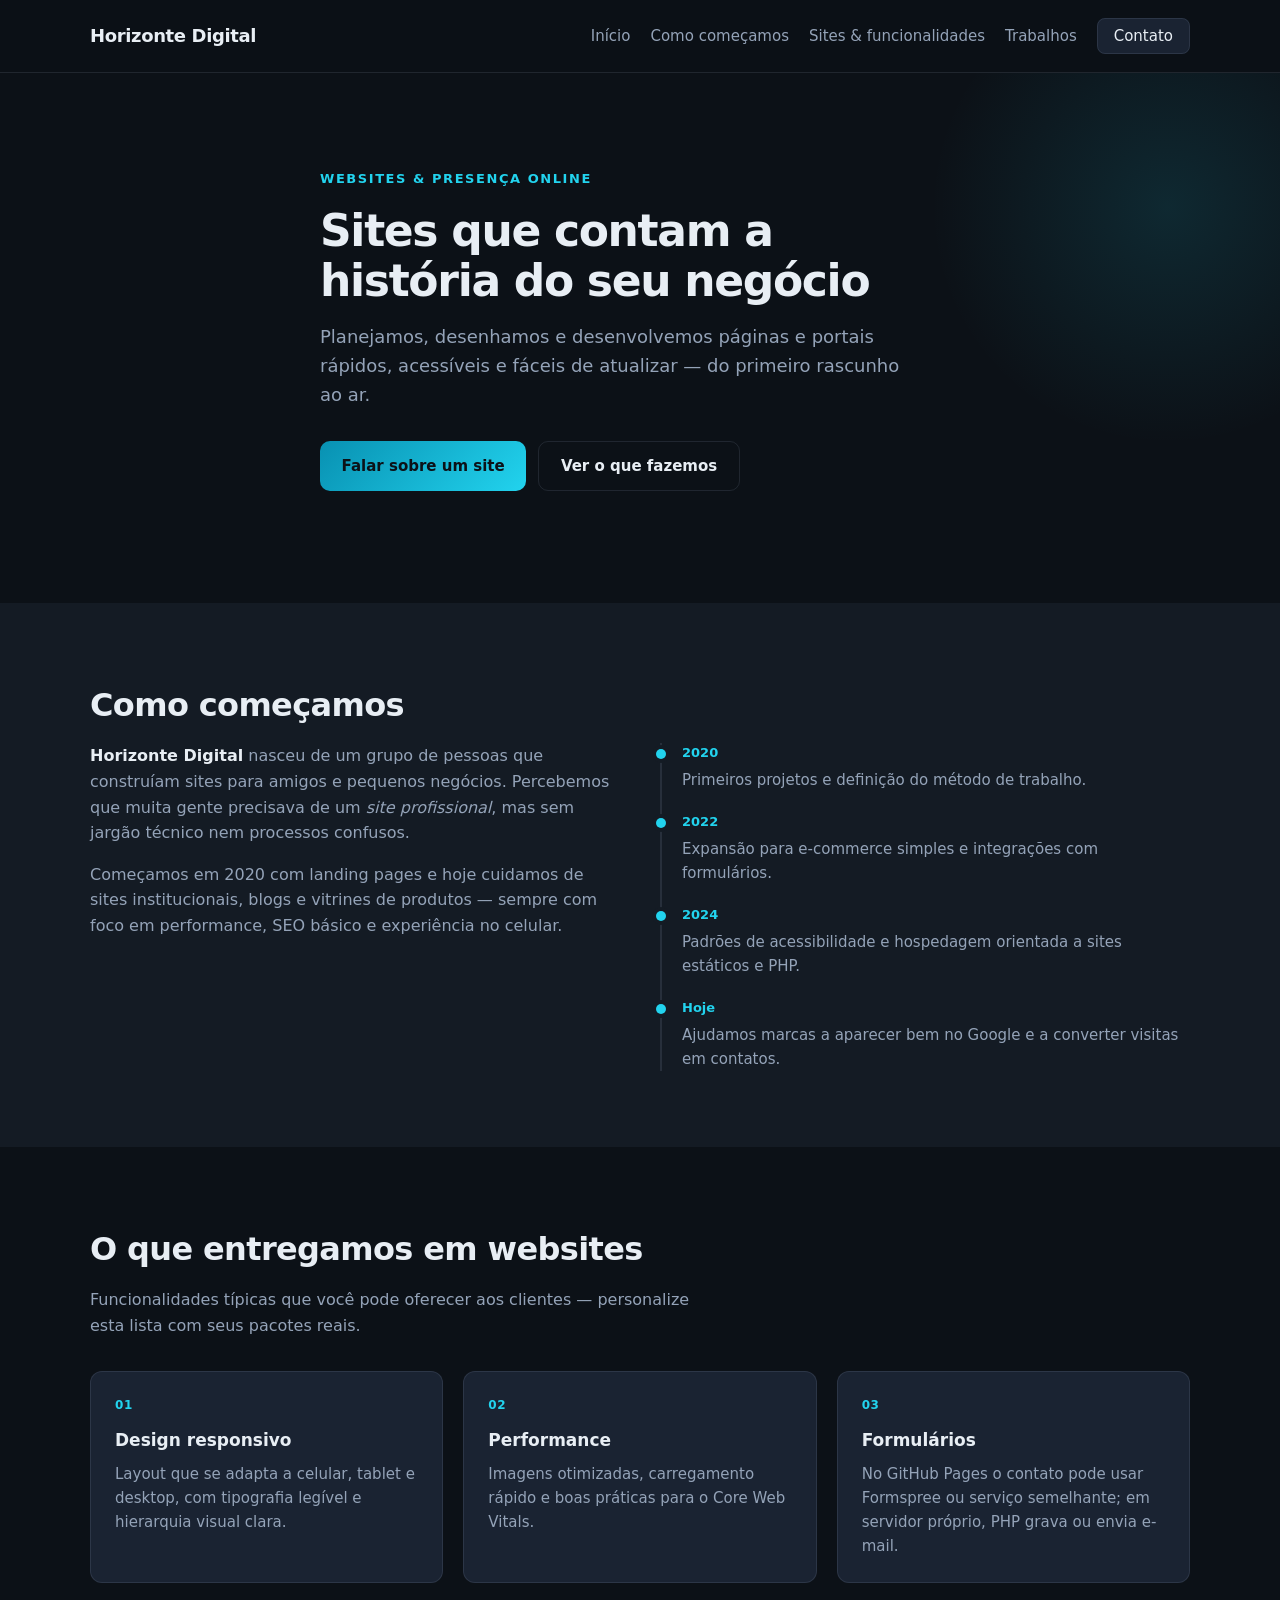
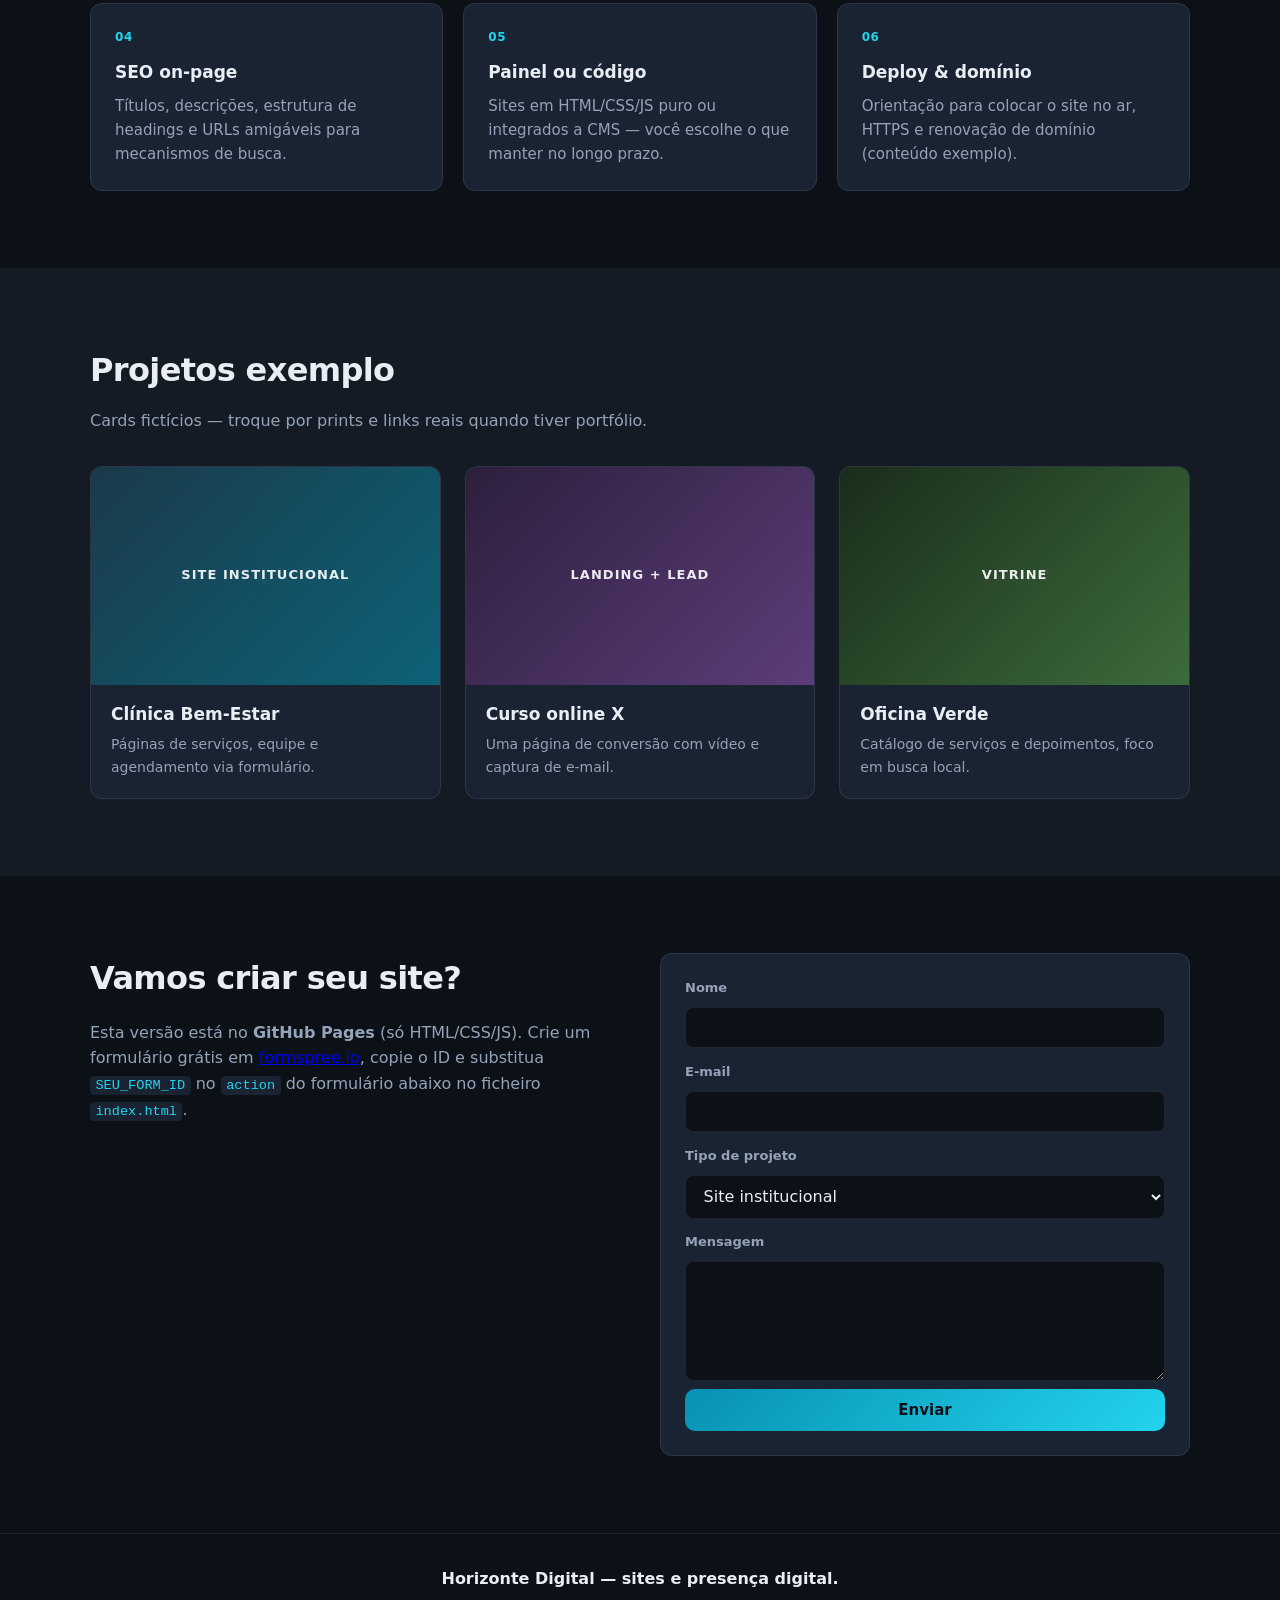
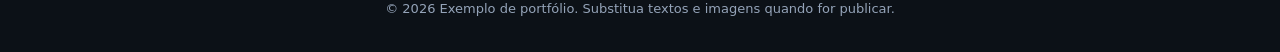
==== index.html @ 29962197 "teste portfolio" ====
<!DOCTYPE html>
<html lang="pt-BR">
<head>
    <meta charset="UTF-8">
    <meta name="viewport" content="width=device-width, initial-scale=1.0">
    <meta name="description" content="Agência focada em websites: como começamos, o que entregamos e projetos exemplo.">
    <title>Horizonte Digital — Sites e experiências web</title>
    <link rel="stylesheet" href="assets/css/style.css">
</head>
<body>
    <!-- GitHub Pages: não executa PHP. Esta página é a versão estática. Use index.php no servidor com PHP. -->
    <a class="skip-link" href="#conteudo">Ir para o conteúdo</a>
    <header class="site-header" id="topo">
        <div class="container header-inner">
            <a class="logo" href="index.html">Horizonte Digital</a>
            <button type="button" class="nav-toggle" aria-expanded="false" aria-controls="menu-principal" aria-label="Abrir menu">
                <span class="nav-toggle-bar"></span>
                <span class="nav-toggle-bar"></span>
                <span class="nav-toggle-bar"></span>
            </button>
            <nav class="site-nav" id="menu-principal" aria-label="Principal">
                <ul class="nav-list">
                    <li><a href="#inicio">Início</a></li>
                    <li><a href="#historia">Como começamos</a></li>
                    <li><a href="#servicos">Sites &amp; funcionalidades</a></li>
                    <li><a href="#portfolio">Trabalhos</a></li>
                    <li><a href="#contato" class="nav-cta">Contato</a></li>
                </ul>
            </nav>
        </div>
    </header>
    <main id="conteudo">

        <section class="hero" id="inicio">
            <div class="container hero-inner">
                <p class="eyebrow">Websites &amp; presença online</p>
                <h1>Sites que contam a história do seu negócio</h1>
                <p class="hero-lead">Planejamos, desenhamos e desenvolvemos páginas e portais rápidos, acessíveis e fáceis de atualizar — do primeiro rascunho ao ar.</p>
                <div class="hero-actions">
                    <a href="#contato" class="btn btn-primary">Falar sobre um site</a>
                    <a href="#servicos" class="btn btn-ghost">Ver o que fazemos</a>
                </div>
            </div>
            <div class="hero-decoration" aria-hidden="true"></div>
        </section>

        <section class="section section-alt" id="historia">
            <div class="container">
                <h2 class="section-title">Como começamos</h2>
                <div class="two-col">
                    <div class="prose">
                        <p><strong>Horizonte Digital</strong> nasceu de um grupo de pessoas que construíam sites para amigos e pequenos negócios. Percebemos que muita gente precisava de um <em>site profissional</em>, mas sem jargão técnico nem processos confusos.</p>
                        <p>Começamos em 2020 com landing pages e hoje cuidamos de sites institucionais, blogs e vitrines de produtos — sempre com foco em performance, SEO básico e experiência no celular.</p>
                    </div>
                    <ul class="timeline">
                        <li><span class="timeline-year">2020</span> Primeiros projetos e definição do método de trabalho.</li>
                        <li><span class="timeline-year">2022</span> Expansão para e-commerce simples e integrações com formulários.</li>
                        <li><span class="timeline-year">2024</span> Padrões de acessibilidade e hospedagem orientada a sites estáticos e PHP.</li>
                        <li><span class="timeline-year">Hoje</span> Ajudamos marcas a aparecer bem no Google e a converter visitas em contatos.</li>
                    </ul>
                </div>
            </div>
        </section>

        <section class="section" id="servicos">
            <div class="container">
                <h2 class="section-title">O que entregamos em websites</h2>
                <p class="section-intro">Funcionalidades típicas que você pode oferecer aos clientes — personalize esta lista com seus pacotes reais.</p>
                <div class="cards">
                    <article class="card">
                        <div class="card-icon" aria-hidden="true">01</div>
                        <h3>Design responsivo</h3>
                        <p>Layout que se adapta a celular, tablet e desktop, com tipografia legível e hierarquia visual clara.</p>
                    </article>
                    <article class="card">
                        <div class="card-icon" aria-hidden="true">02</div>
                        <h3>Performance</h3>
                        <p>Imagens otimizadas, carregamento rápido e boas práticas para o Core Web Vitals.</p>
                    </article>
                    <article class="card">
                        <div class="card-icon" aria-hidden="true">03</div>
                        <h3>Formulários</h3>
                        <p>No GitHub Pages o contato pode usar Formspree ou serviço semelhante; em servidor próprio, PHP grava ou envia e-mail.</p>
                    </article>
                    <article class="card">
                        <div class="card-icon" aria-hidden="true">04</div>
                        <h3>SEO on-page</h3>
                        <p>Títulos, descrições, estrutura de headings e URLs amigáveis para mecanismos de busca.</p>
                    </article>
                    <article class="card">
                        <div class="card-icon" aria-hidden="true">05</div>
                        <h3>Painel ou código</h3>
                        <p>Sites em HTML/CSS/JS puro ou integrados a CMS — você escolhe o que manter no longo prazo.</p>
                    </article>
                    <article class="card">
                        <div class="card-icon" aria-hidden="true">06</div>
                        <h3>Deploy &amp; domínio</h3>
                        <p>Orientação para colocar o site no ar, HTTPS e renovação de domínio (conteúdo exemplo).</p>
                    </article>
                </div>
            </div>
        </section>

        <section class="section section-alt" id="portfolio">
            <div class="container">
                <h2 class="section-title">Projetos exemplo</h2>
                <p class="section-intro">Cards fictícios — troque por prints e links reais quando tiver portfólio.</p>
                <div class="portfolio-grid">
                    <article class="portfolio-item">
                        <div class="portfolio-thumb" style="--thumb: linear-gradient(135deg, #1a3a4a 0%, #0d6278 100%);">
                            <span>Site institucional</span>
                        </div>
                        <h3>Clínica Bem-Estar</h3>
                        <p>Páginas de serviços, equipe e agendamento via formulário.</p>
                    </article>
                    <article class="portfolio-item">
                        <div class="portfolio-thumb" style="--thumb: linear-gradient(135deg, #2d1f3d 0%, #5c3d7a 100%);">
                            <span>Landing + lead</span>
                        </div>
                        <h3>Curso online X</h3>
                        <p>Uma página de conversão com vídeo e captura de e-mail.</p>
                    </article>
                    <article class="portfolio-item">
                        <div class="portfolio-thumb" style="--thumb: linear-gradient(135deg, #1a2d1a 0%, #3d6b3d 100%);">
                            <span>Vitrine</span>
                        </div>
                        <h3>Oficina Verde</h3>
                        <p>Catálogo de serviços e depoimentos, foco em busca local.</p>
                    </article>
                </div>
            </div>
        </section>

        <section class="section" id="contato">
            <div class="container contact-layout">
                <div class="contact-copy">
                    <h2 class="section-title">Vamos criar seu site?</h2>
                    <p>Esta versão está no <strong>GitHub Pages</strong> (só HTML/CSS/JS). Crie um formulário grátis em <a href="https://formspree.io" rel="noopener noreferrer" target="_blank">formspree.io</a>, copie o ID e substitua <code>SEU_FORM_ID</code> no <code>action</code> do formulário abaixo no ficheiro <code>index.html</code>.</p>
                    <p id="form-thanks" class="alert alert-success" hidden role="status">Mensagem enviada. Obrigado pelo contato.</p>
                </div>
                <form class="contact-form" method="post" action="https://formspree.io/f/SEU_FORM_ID">
                    <input type="hidden" name="_subject" value="Contato — Horizonte Digital (GitHub Pages)">
                    <input type="hidden" name="_next" value="">
                    <label for="nome-gh">Nome</label>
                    <input type="text" id="nome-gh" name="nome" required maxlength="120" autocomplete="name">

                    <label for="email-gh">E-mail</label>
                    <input type="email" id="email-gh" name="email" required maxlength="254" autocomplete="email">

                    <label for="tipo-gh">Tipo de projeto</label>
                    <select id="tipo-gh" name="tipo">
                        <option value="institucional">Site institucional</option>
                        <option value="landing">Landing page</option>
                        <option value="blog">Blog / conteúdo</option>
                        <option value="outro">Outro</option>
                    </select>

                    <label for="mensagem-gh">Mensagem</label>
                    <textarea id="mensagem-gh" name="mensagem" rows="5" required maxlength="4000"></textarea>

                    <button type="submit" class="btn btn-primary btn-block">Enviar</button>
                </form>
            </div>
        </section>

    </main>
    <footer class="site-footer">
        <div class="container footer-inner">
            <p class="footer-brand">Horizonte Digital — sites e presença digital.</p>
            <p class="footer-copy">&copy; 2026 Exemplo de portfólio. Substitua textos e imagens quando for publicar.</p>
        </div>
    </footer>
    <script>
        (function () {
            var next = document.querySelector('input[name="_next"]');
            if (!next) return;
            var u = new URL(window.location.href);
            var path = u.pathname;
            if (path.endsWith('/')) path += 'index.html';
            else if (!/\.html$/i.test(path)) path += '/index.html';
            next.value = u.origin + path + '?enviado=1#contato';
        })();
    </script>
    <script src="assets/js/main.js"></script>
</body>
</html>
---- assets/css/style.css ----
/* Horizonte Digital — exemplo de portfólio */
:root {
    --bg: #0c1117;
    --bg-elevated: #141b24;
    --surface: #1a2332;
    --text: #e8eef4;
    --text-muted: #94a3b8;
    --accent: #22d3ee;
    --accent-dim: #0891b2;
    --border: rgba(148, 163, 184, 0.15);
    --radius: 12px;
    --font-sans: "Segoe UI", system-ui, -apple-system, sans-serif;
    --header-h: 72px;
    --max-w: 1100px;
}

*,
*::before,
*::after {
    box-sizing: border-box;
}

html {
    scroll-behavior: smooth;
}

body {
    margin: 0;
    font-family: var(--font-sans);
    font-size: 1rem;
    line-height: 1.6;
    color: var(--text);
    background: var(--bg);
}

.skip-link {
    position: absolute;
    top: -100px;
    left: 16px;
    padding: 8px 16px;
    background: var(--accent);
    color: var(--bg);
    font-weight: 600;
    z-index: 1000;
    border-radius: 6px;
}

.skip-link:focus {
    top: 16px;
}

.container {
    width: min(100% - 32px, var(--max-w));
    margin-inline: auto;
}

/* Header */
.site-header {
    position: sticky;
    top: 0;
    z-index: 100;
    background: rgba(12, 17, 23, 0.85);
    backdrop-filter: blur(10px);
    border-bottom: 1px solid var(--border);
}

.header-inner {
    display: flex;
    align-items: center;
    justify-content: space-between;
    min-height: var(--header-h);
    gap: 1rem;
}

.logo {
    font-weight: 700;
    font-size: 1.125rem;
    color: var(--text);
    text-decoration: none;
    letter-spacing: -0.02em;
}

.logo:hover {
    color: var(--accent);
}

.nav-toggle {
    display: none;
    flex-direction: column;
    gap: 6px;
    padding: 10px;
    background: transparent;
    border: 1px solid var(--border);
    border-radius: 8px;
    cursor: pointer;
}

.nav-toggle-bar {
    width: 22px;
    height: 2px;
    background: var(--text);
    border-radius: 1px;
}

.site-nav .nav-list {
    display: flex;
    flex-wrap: wrap;
    align-items: center;
    gap: 0.25rem 1.25rem;
    list-style: none;
    margin: 0;
    padding: 0;
}

.site-nav a {
    color: var(--text-muted);
    text-decoration: none;
    font-size: 0.9375rem;
    font-weight: 500;
}

.site-nav a:hover,
.site-nav a:focus-visible {
    color: var(--accent);
}

.nav-cta {
    padding: 0.5rem 1rem;
    background: var(--surface);
    border-radius: 8px;
    color: var(--text) !important;
    border: 1px solid var(--border);
}

.nav-cta:hover {
    border-color: var(--accent-dim);
    color: var(--accent) !important;
}

@media (max-width: 768px) {
    .nav-toggle {
        display: flex;
    }

    .site-nav {
        position: absolute;
        top: 100%;
        left: 0;
        right: 0;
        background: var(--bg-elevated);
        border-bottom: 1px solid var(--border);
        padding: 1rem;
        max-height: 0;
        overflow: hidden;
        opacity: 0;
        visibility: hidden;
        transition: max-height 0.35s ease, opacity 0.25s ease, visibility 0.25s;
    }

    .site-nav.is-open {
        max-height: 320px;
        opacity: 1;
        visibility: visible;
    }

    .site-nav .nav-list {
        flex-direction: column;
        align-items: stretch;
    }

    .site-nav .nav-list a {
        display: block;
        padding: 0.6rem 0;
    }
}

/* Hero */
.hero {
    position: relative;
    padding: clamp(3rem, 8vw, 6rem) 0 clamp(4rem, 10vw, 7rem);
    overflow: hidden;
}

.hero-inner {
    position: relative;
    z-index: 1;
    max-width: 640px;
}

.hero-decoration {
    position: absolute;
    top: -20%;
    right: -10%;
    width: min(55vw, 480px);
    height: min(55vw, 480px);
    background: radial-gradient(circle, rgba(34, 211, 238, 0.12) 0%, transparent 70%);
    pointer-events: none;
}

.eyebrow {
    font-size: 0.8125rem;
    font-weight: 600;
    text-transform: uppercase;
    letter-spacing: 0.12em;
    color: var(--accent);
    margin: 0 0 1rem;
}

.hero h1 {
    font-size: clamp(2rem, 4.5vw, 2.75rem);
    line-height: 1.15;
    font-weight: 700;
    letter-spacing: -0.03em;
    margin: 0 0 1rem;
}

.hero-lead {
    font-size: 1.125rem;
    color: var(--text-muted);
    margin: 0 0 2rem;
    max-width: 52ch;
}

.hero-actions {
    display: flex;
    flex-wrap: wrap;
    gap: 0.75rem;
}

.btn {
    display: inline-flex;
    align-items: center;
    justify-content: center;
    padding: 0.75rem 1.35rem;
    font-size: 0.9375rem;
    font-weight: 600;
    border-radius: 10px;
    text-decoration: none;
    cursor: pointer;
    border: none;
    font-family: inherit;
    transition: background 0.2s, color 0.2s, border-color 0.2s, transform 0.15s;
}

.btn:active {
    transform: scale(0.98);
}

.btn-primary {
    background: linear-gradient(135deg, var(--accent-dim), var(--accent));
    color: var(--bg);
}

.btn-primary:hover {
    filter: brightness(1.08);
}

.btn-ghost {
    background: transparent;
    color: var(--text);
    border: 1px solid var(--border);
}

.btn-ghost:hover {
    border-color: var(--accent);
    color: var(--accent);
}

.btn-block {
    width: 100%;
}

/* Sections */
.section {
    padding: clamp(3rem, 6vw, 5rem) 0;
}

.section-alt {
    background: var(--bg-elevated);
}

.section-title {
    font-size: clamp(1.5rem, 3vw, 2rem);
    margin: 0 0 0.75rem;
    letter-spacing: -0.02em;
}

.section-intro {
    color: var(--text-muted);
    margin: 0 0 2rem;
    max-width: 60ch;
}

.two-col {
    display: grid;
    gap: 2.5rem;
    align-items: start;
}

@media (min-width: 768px) {
    .two-col {
        grid-template-columns: 1fr 1fr;
    }
}

.prose p {
    margin: 0 0 1rem;
    color: var(--text-muted);
}

.prose p:last-child {
    margin-bottom: 0;
}

.prose strong {
    color: var(--text);
}

.timeline {
    list-style: none;
    margin: 0;
    padding: 0;
    border-left: 2px solid var(--border);
}

.timeline li {
    position: relative;
    padding: 0 0 1.25rem 1.25rem;
    color: var(--text-muted);
    font-size: 0.9375rem;
}

.timeline li::before {
    content: "";
    position: absolute;
    left: -6px;
    top: 6px;
    width: 10px;
    height: 10px;
    border-radius: 50%;
    background: var(--accent);
    box-shadow: 0 0 0 4px var(--bg-elevated);
}

.timeline li:last-child {
    padding-bottom: 0;
}

.timeline-year {
    display: block;
    font-weight: 700;
    color: var(--accent);
    font-size: 0.8125rem;
    margin-bottom: 0.25rem;
}

/* Cards */
.cards {
    display: grid;
    gap: 1.25rem;
    grid-template-columns: repeat(auto-fill, minmax(280px, 1fr));
}

.card {
    background: var(--surface);
    border: 1px solid var(--border);
    border-radius: var(--radius);
    padding: 1.5rem;
    transition: border-color 0.2s, box-shadow 0.2s;
}

.card:hover {
    border-color: rgba(34, 211, 238, 0.35);
    box-shadow: 0 12px 40px rgba(0, 0, 0, 0.25);
}

.card-icon {
    font-size: 0.75rem;
    font-weight: 800;
    color: var(--accent);
    margin-bottom: 0.75rem;
    letter-spacing: 0.05em;
}

.card h3 {
    margin: 0 0 0.5rem;
    font-size: 1.0625rem;
}

.card p {
    margin: 0;
    font-size: 0.9375rem;
    color: var(--text-muted);
}

/* Portfolio */
.portfolio-grid {
    display: grid;
    gap: 1.5rem;
    grid-template-columns: repeat(auto-fill, minmax(260px, 1fr));
}

.portfolio-item {
    background: var(--surface);
    border: 1px solid var(--border);
    border-radius: var(--radius);
    overflow: hidden;
}

.portfolio-thumb {
    aspect-ratio: 16 / 10;
    background: var(--thumb);
    display: flex;
    align-items: center;
    justify-content: center;
}

.portfolio-thumb span {
    font-size: 0.8125rem;
    font-weight: 600;
    text-transform: uppercase;
    letter-spacing: 0.08em;
    color: rgba(255, 255, 255, 0.9);
}

.portfolio-item h3 {
    margin: 1rem 1.25rem 0.35rem;
    font-size: 1.0625rem;
}

.portfolio-item p {
    margin: 0 1.25rem 1.25rem;
    font-size: 0.875rem;
    color: var(--text-muted);
}

/* Contact */
.contact-layout {
    display: grid;
    gap: 2.5rem;
    align-items: start;
}

@media (min-width: 768px) {
    .contact-layout {
        grid-template-columns: 1fr 1fr;
    }
}

.contact-copy p {
    color: var(--text-muted);
}

.contact-copy code {
    font-size: 0.85em;
    background: var(--surface);
    padding: 0.15em 0.4em;
    border-radius: 4px;
    color: var(--accent);
}

.alert {
    padding: 0.75rem 1rem;
    border-radius: 8px;
    margin-top: 1rem;
}

.alert-success {
    background: rgba(34, 197, 94, 0.15);
    color: #86efac;
    border: 1px solid rgba(34, 197, 94, 0.35);
}

.alert-error {
    background: rgba(239, 68, 68, 0.12);
    color: #fca5a5;
    border: 1px solid rgba(239, 68, 68, 0.35);
}

.contact-form {
    display: flex;
    flex-direction: column;
    gap: 0.5rem;
    background: var(--surface);
    border: 1px solid var(--border);
    border-radius: var(--radius);
    padding: 1.5rem;
}

.contact-form label {
    font-size: 0.8125rem;
    font-weight: 600;
    color: var(--text-muted);
    margin-top: 0.35rem;
}

.contact-form label:first-of-type {
    margin-top: 0;
}

.contact-form input,
.contact-form select,
.contact-form textarea {
    width: 100%;
    padding: 0.65rem 0.85rem;
    border-radius: 8px;
    border: 1px solid var(--border);
    background: var(--bg);
    color: var(--text);
    font-family: inherit;
    font-size: 1rem;
}

.contact-form input:focus-visible,
.contact-form select:focus-visible,
.contact-form textarea:focus-visible {
    outline: 2px solid var(--accent);
    outline-offset: 2px;
}

.contact-form textarea {
    resize: vertical;
    min-height: 120px;
}

/* Footer */
.site-footer {
    border-top: 1px solid var(--border);
    padding: 2rem 0;
    background: var(--bg);
}

.footer-inner {
    text-align: center;
}

.footer-brand {
    margin: 0 0 0.5rem;
    font-weight: 600;
}

.footer-copy {
    margin: 0;
    font-size: 0.8125rem;
    color: var(--text-muted);
}
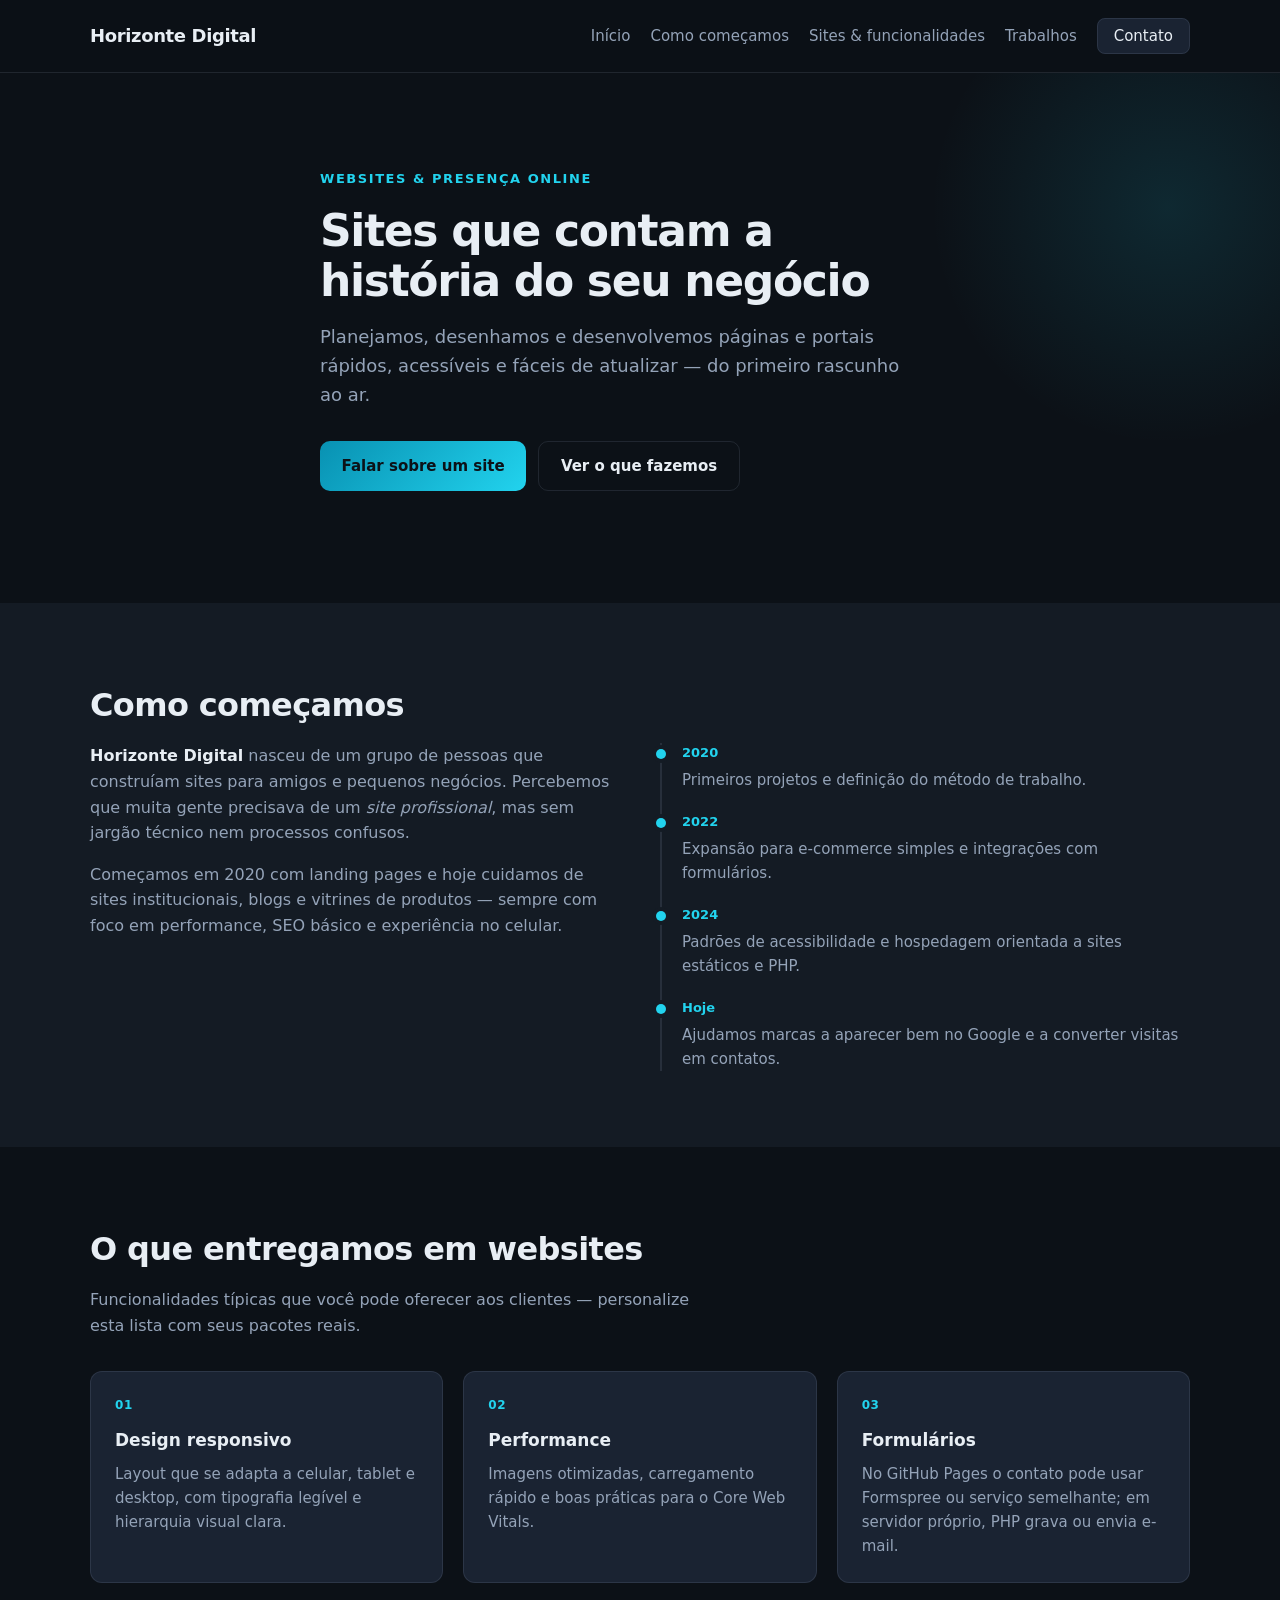
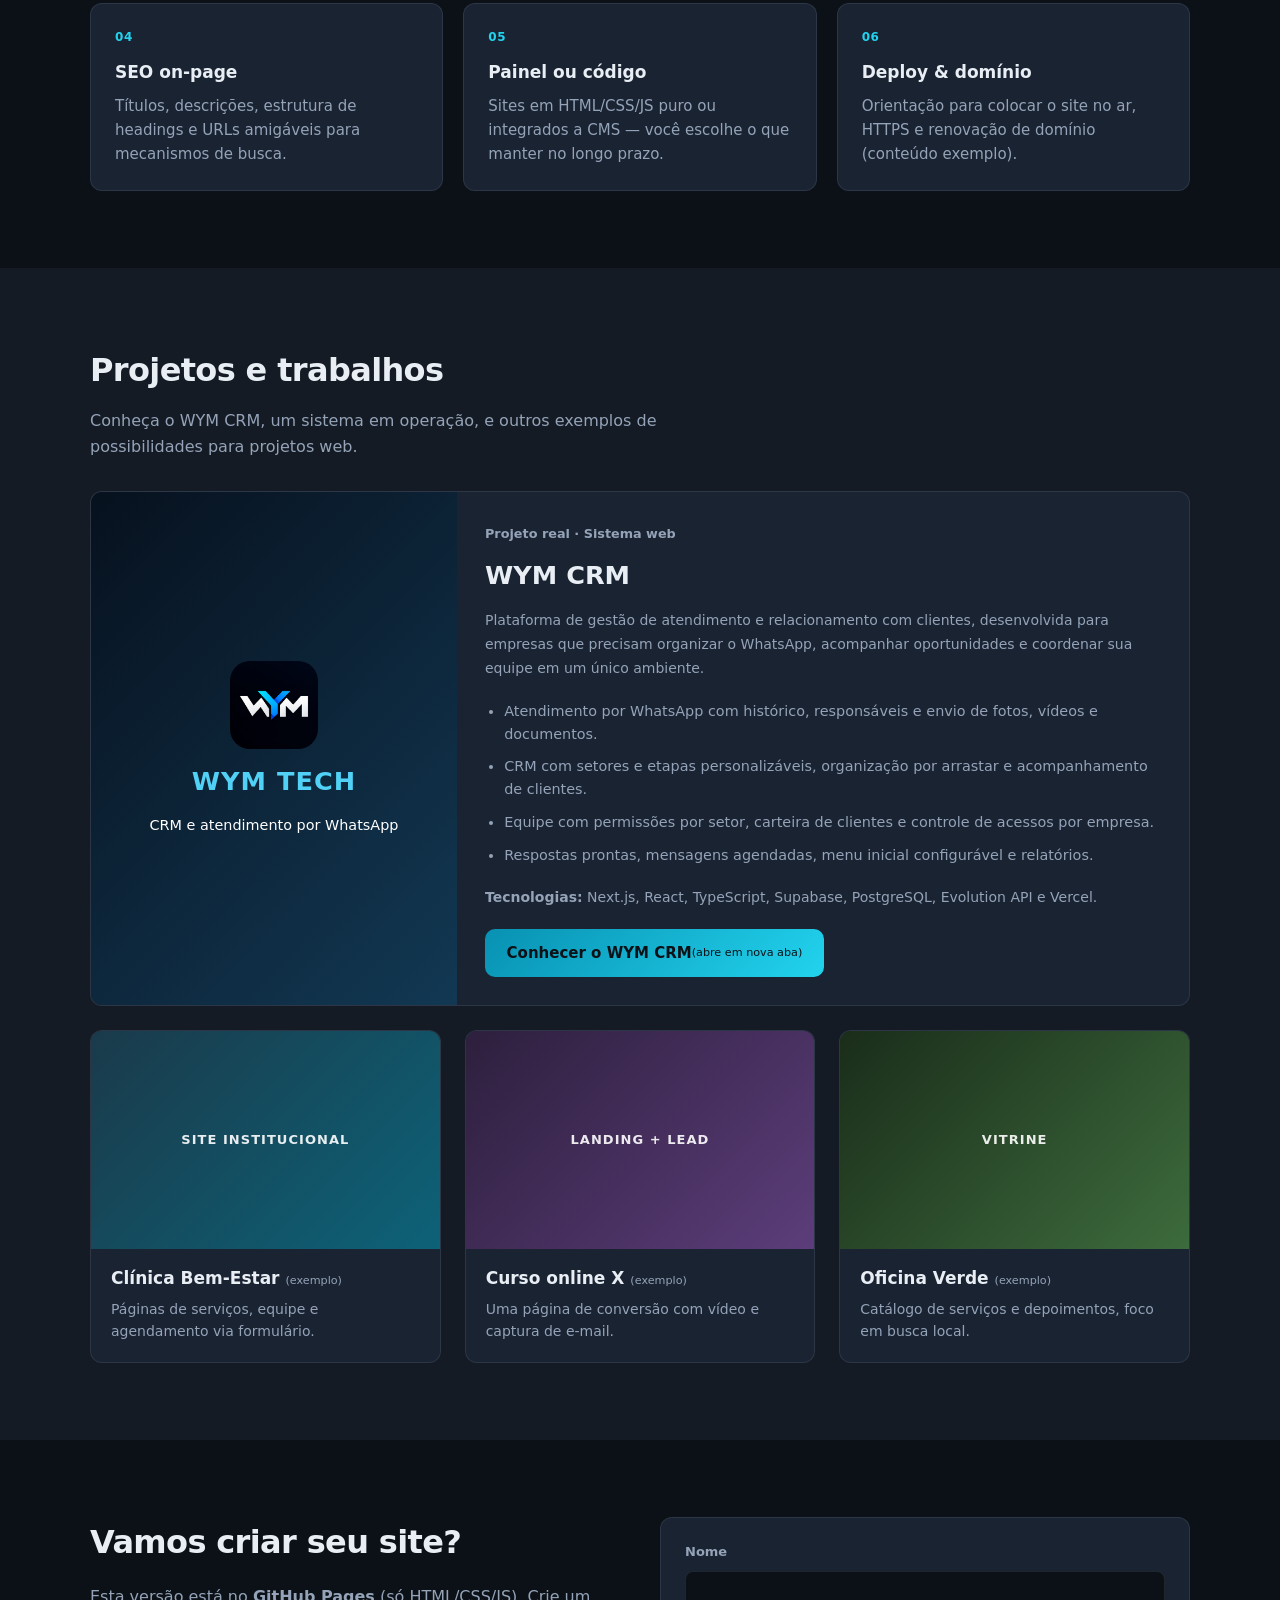
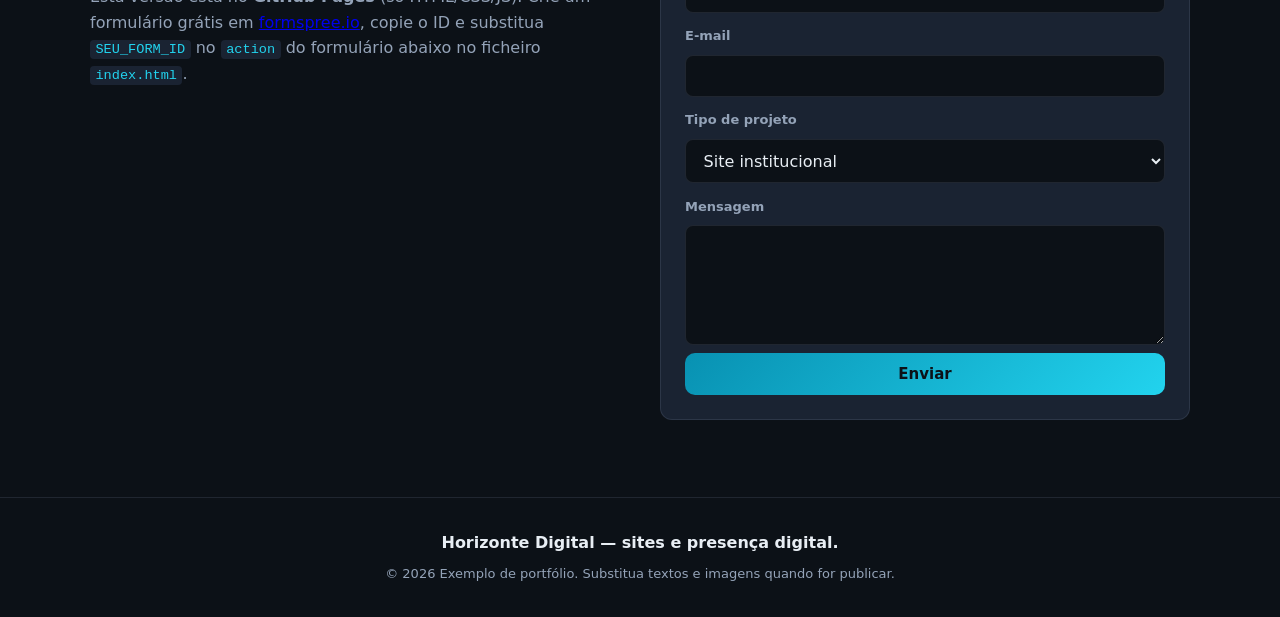
==== commit d7221562: "Add WYM CRM project with features and commercial website" ====
--- a/index.html
+++ b/index.html
@@ -103,28 +103,49 @@
 
         <section class="section section-alt" id="portfolio">
             <div class="container">
-                <h2 class="section-title">Projetos exemplo</h2>
-                <p class="section-intro">Cards fictícios — troque por prints e links reais quando tiver portfólio.</p>
+                <h2 class="section-title">Projetos e trabalhos</h2>
+                <p class="section-intro">Conheça o WYM CRM, um sistema em operação, e outros exemplos de possibilidades para projetos web.</p>
                 <div class="portfolio-grid">
+                    <article class="portfolio-item portfolio-featured" aria-labelledby="wym-title">
+                        <div class="wym-project-visual">
+                            <img src="assets/images/wym-logo.png" alt="" width="88" height="88" loading="lazy">
+                            <span>WYM TECH</span>
+                            <small>CRM e atendimento por WhatsApp</small>
+                        </div>
+                        <div class="wym-project-content">
+                            <span class="project-label">Projeto real · Sistema web</span>
+                            <h3 id="wym-title">WYM CRM</h3>
+                            <p>Plataforma de gestão de atendimento e relacionamento com clientes, desenvolvida para empresas que precisam organizar o WhatsApp, acompanhar oportunidades e coordenar sua equipe em um único ambiente.</p>
+                            <ul class="project-features">
+                                <li>Atendimento por WhatsApp com histórico, responsáveis e envio de fotos, vídeos e documentos.</li>
+                                <li>CRM com setores e etapas personalizáveis, organização por arrastar e acompanhamento de clientes.</li>
+                                <li>Equipe com permissões por setor, carteira de clientes e controle de acessos por empresa.</li>
+                                <li>Respostas prontas, mensagens agendadas, menu inicial configurável e relatórios.</li>
+                            </ul>
+                            <p class="project-stack"><strong>Tecnologias:</strong> Next.js, React, TypeScript, Supabase, PostgreSQL, Evolution API e Vercel.</p>
+                            <a class="btn btn-primary" href="https://vendas.wymtech.com.br/" target="_blank" rel="noopener noreferrer">Conhecer o WYM CRM <span class="project-link-note">(abre em nova aba)</span></a>
+                        </div>
+                    </article>
+
                     <article class="portfolio-item">
                         <div class="portfolio-thumb" style="--thumb: linear-gradient(135deg, #1a3a4a 0%, #0d6278 100%);">
                             <span>Site institucional</span>
                         </div>
-                        <h3>Clínica Bem-Estar</h3>
+                        <h3>Clínica Bem-Estar <small>(exemplo)</small></h3>
                         <p>Páginas de serviços, equipe e agendamento via formulário.</p>
                     </article>
                     <article class="portfolio-item">
                         <div class="portfolio-thumb" style="--thumb: linear-gradient(135deg, #2d1f3d 0%, #5c3d7a 100%);">
                             <span>Landing + lead</span>
                         </div>
-                        <h3>Curso online X</h3>
+                        <h3>Curso online X <small>(exemplo)</small></h3>
                         <p>Uma página de conversão com vídeo e captura de e-mail.</p>
                     </article>
                     <article class="portfolio-item">
                         <div class="portfolio-thumb" style="--thumb: linear-gradient(135deg, #1a2d1a 0%, #3d6b3d 100%);">
                             <span>Vitrine</span>
                         </div>
-                        <h3>Oficina Verde</h3>
+                        <h3>Oficina Verde <small>(exemplo)</small></h3>
                         <p>Catálogo de serviços e depoimentos, foco em busca local.</p>
                     </article>
                 </div>
--- a/assets/css/style.css
+++ b/assets/css/style.css
@@ -435,6 +435,21 @@
 }
 
 /* Contact */
+.portfolio-featured { grid-column: 1 / -1; }
+.wym-project-visual { display: flex; flex-direction: column; align-items: center; justify-content: center; gap: .75rem; padding: 2.5rem 1.5rem; background: linear-gradient(135deg, #07111e, #123853); color: #fff; text-align: center; }
+.wym-project-visual img { border-radius: 20px; }
+.wym-project-visual > span { font-size: 1.6rem; font-weight: 800; letter-spacing: .04em; color: #51d1f5; }
+.wym-project-visual small { font-size: .9rem; }
+.wym-project-content { padding: 1.75rem; min-width: 0; }
+.project-label { color: var(--text-muted); font-size: .8rem; font-weight: 600; }
+.portfolio-item .wym-project-content h3 { margin: .6rem 0 .8rem; font-size: 1.6rem; }
+.portfolio-item .wym-project-content p { margin: 0 0 1.2rem; line-height: 1.7; }
+.project-features { padding-left: 1.2rem; margin: 0 0 1.2rem; color: var(--text-muted); font-size: .9rem; }
+.project-features li { margin-bottom: .6rem; }
+.project-link-note { font-size: .7rem; font-weight: 400; }
+.portfolio-item h3 small { font-size: .7rem; font-weight: 400; color: var(--text-muted); }
+@media (min-width: 768px) { .portfolio-featured { display: grid; grid-template-columns: minmax(220px, 1fr) 2fr; } }
+
 .contact-layout {
     display: grid;
     gap: 2.5rem;
